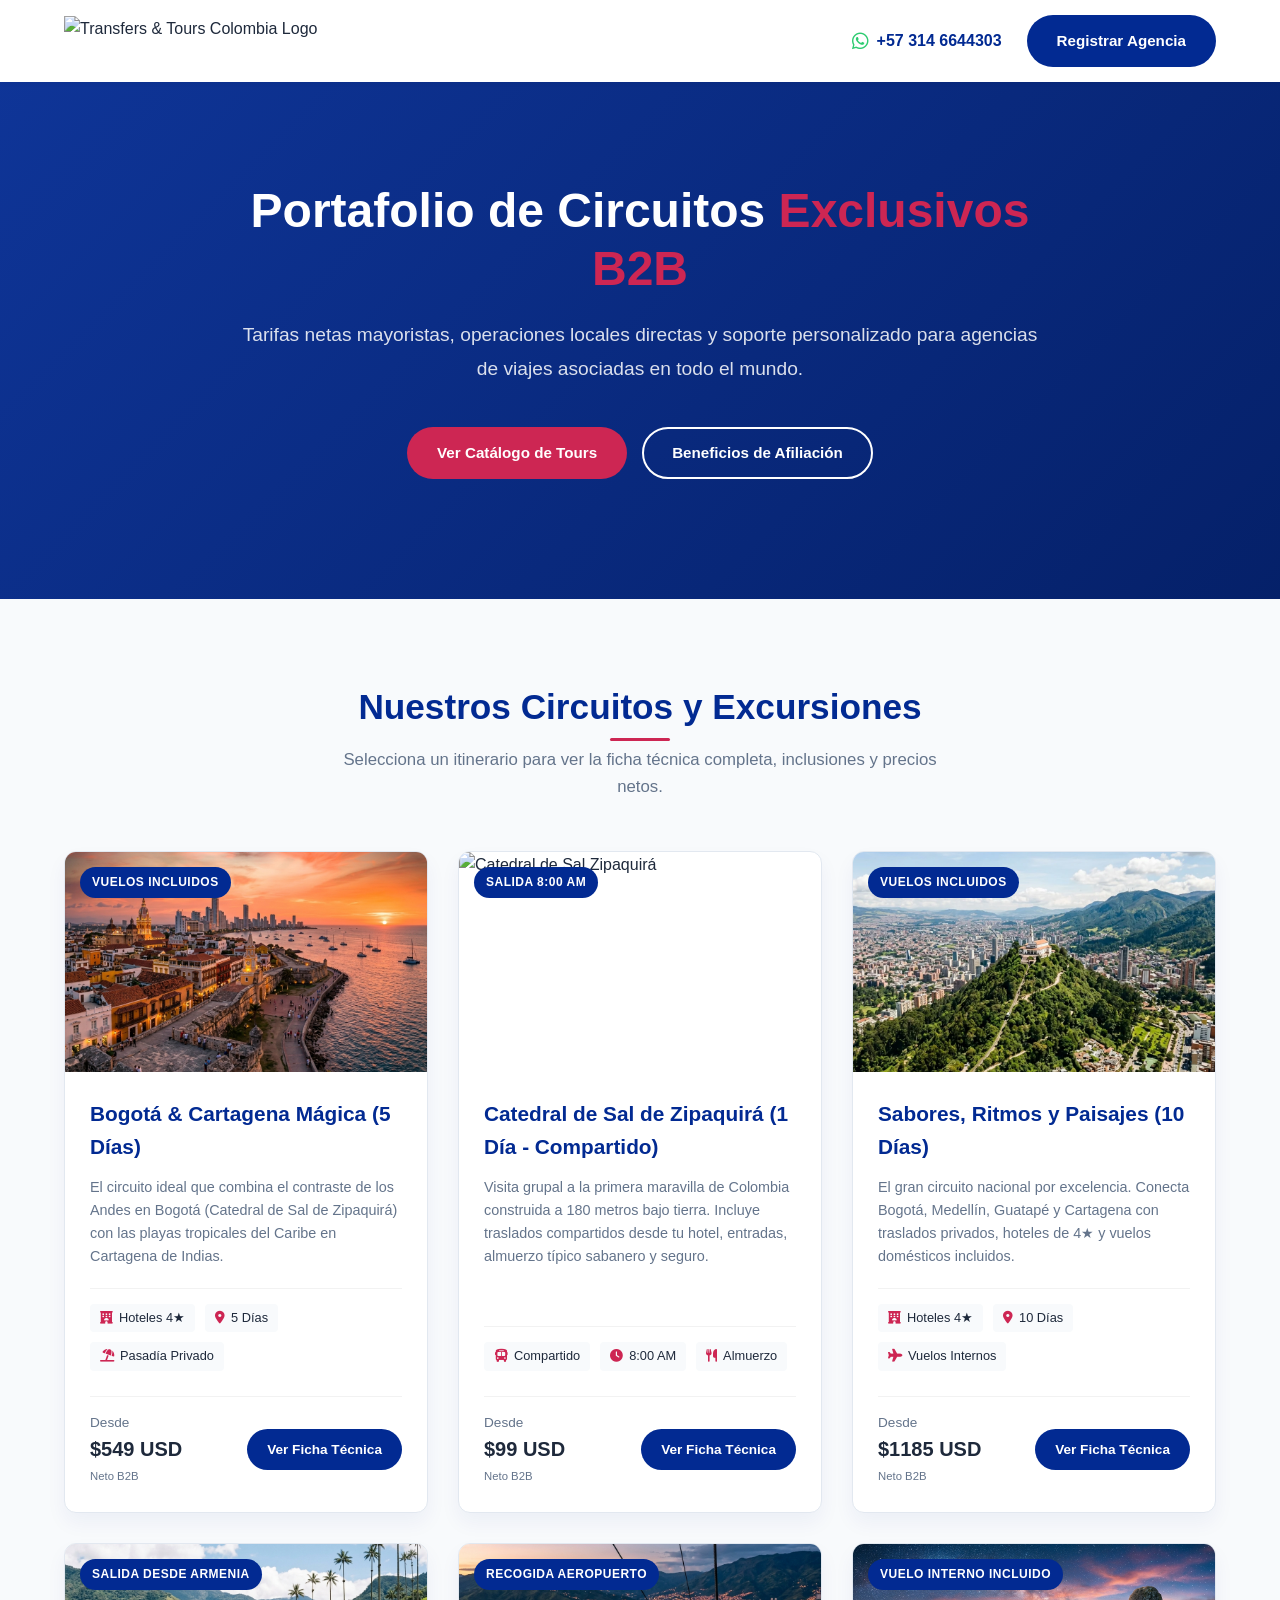
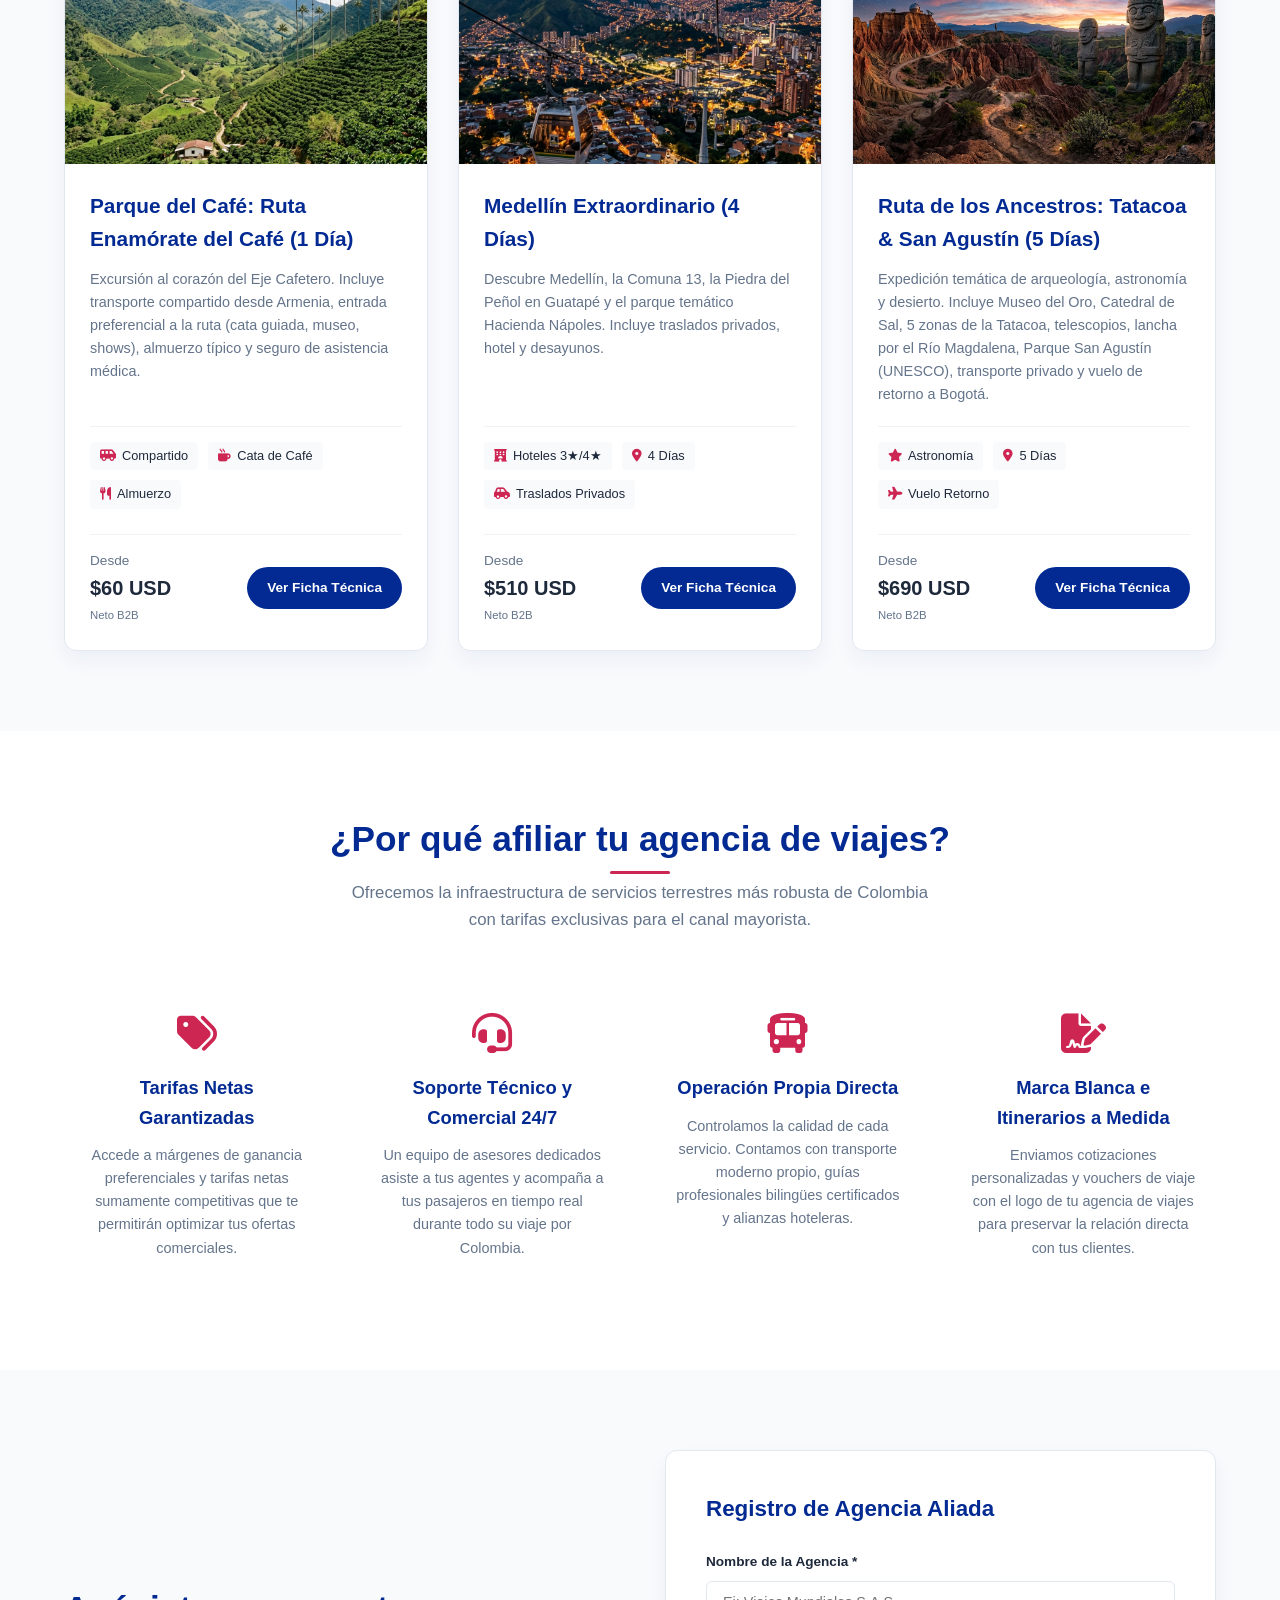
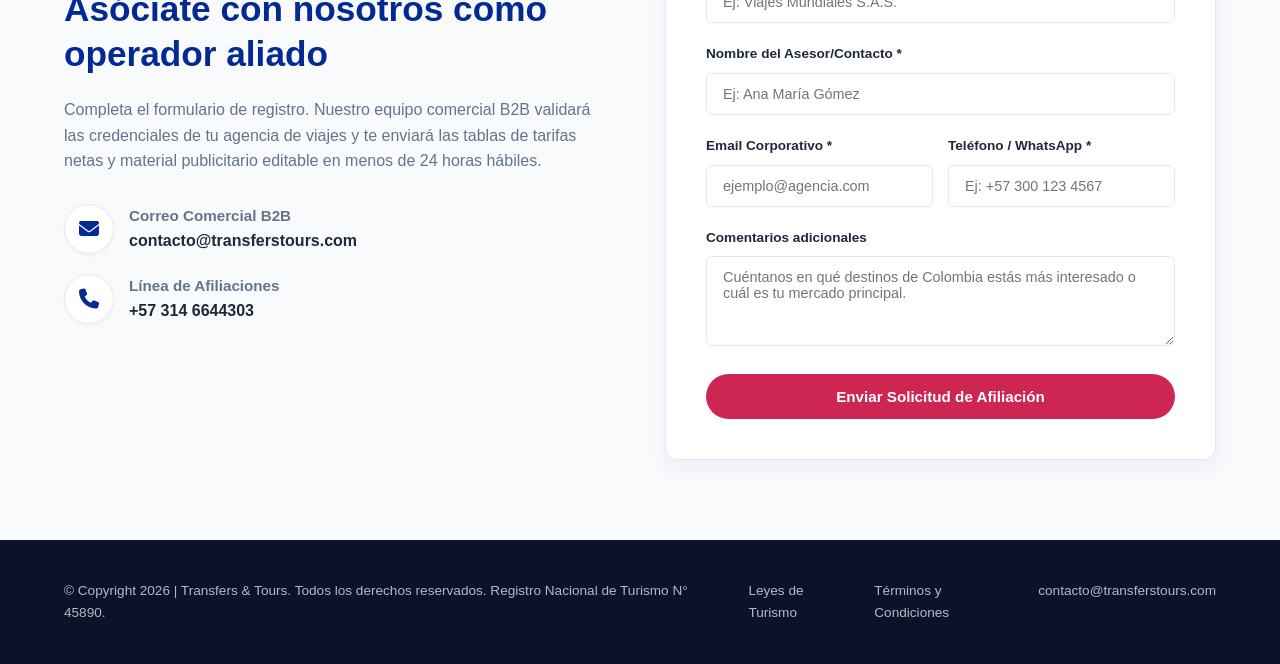
==== index.html @ e864701c "primer commit" ====
<!DOCTYPE html>
<html lang="es">
<head>
  <meta charset="UTF-8" />
  <!-- Google tag (gtag.js) -->
  <script async src="https://www.googletagmanager.com/gtag/js?id=AW-924615238"></script>
  <script>
    window.dataLayer = window.dataLayer || [];
    function gtag(){dataLayer.push(arguments);}
    gtag('js', new Date());

    gtag('config', 'AW-924615238');
  </script>
  <!-- Event snippet for TechSol - Botón Whatsapp  57718 conversion page -->
  <script>
  function gtag_report_conversion(url) {
    var callback = function () {
      if (typeof(url) != 'undefined') {
        window.location = url;
      }
    };
    gtag('event', 'conversion', {
        'send_to': 'AW-924615238/32FZCNHNvskcEMaE8rgD',
        'event_callback': callback
    });
    return false;
  }
  </script>
  <!-- Meta Pixel Code -->
  <script>
    !function(f,b,e,v,n,t,s)
    {if(f.fbq)return;n=f.fbq=function(){n.callMethod?
    n.callMethod.apply(n,arguments):n.queue.push(arguments)};
    if(!f._fbq)f._fbq=n;n.push=n;n.loaded=!0;n.version='2.0';
    n.queue=[];t=b.createElement(e);t.async=!0;
    t.src=v;s=b.getElementsByTagName(e)[0];
    s.parentNode.insertBefore(t,s)}(window, document,'script',
    'https://connect.facebook.net/en_US/fbevents.js');
    fbq('init', '1703033940132796');
    fbq('track', 'PageView');
  </script>
  <noscript>
    <img height="1" width="1" style="display:none" src="https://www.facebook.com/tr?id=1703033940132796&ev=PageView&noscript=1" />
  </noscript>
  <!-- End Meta Pixel Code -->
  <meta name="viewport" content="width=device-width, initial-scale=1.0, viewport-fit=cover" />
  
  <!-- ==========================================================================
       TECHNICAL SEO METADATAS
       ========================================================================== -->
  <title>Catálogo de Tours B2B para Agencias | Transfers & Tours Colombia</title>
  <meta name="description" content="Accede al portafolio de circuitos y tours exclusivos en Colombia para agencias de viajes. Tarifas netas B2B, operador local directo con soporte 24/7." />
  <link rel="canonical" href="https://tours.transferstours.com/" />
  
  <!-- Robots Configuration -->
  <meta name="robots" content="index, follow" />
  
  <!-- Open Graph / Facebook -->
  <meta property="og:locale" content="es_ES" />
  <meta property="og:type" content="website" />
  <meta property="og:title" content="Catálogo de Tours B2B para Agencias | Transfers & Tours Colombia" />
  <meta property="og:description" content="Accede al portafolio de circuitos y tours exclusivos en Colombia para agencias de viajes. Tarifas netas B2B, operador local directo con soporte 24/7." />
  <meta property="og:url" content="https://tours.transferstours.com/" />
  <meta property="og:site_name" content="Transfers & Tours Colombia" />
  <meta property="og:image" content="https://tours.transferstours.com/bogota-cartagena-5-dias/assets/hero-bg.png" />
  
  <!-- Twitter Cards -->
  <meta name="twitter:card" content="summary_large_image" />
  <meta name="twitter:title" content="Catálogo de Tours B2B para Agencias | Transfers & Tours" />
  <meta name="twitter:description" content="Accede al portafolio de tours en Colombia con tarifas netas preferenciales para agencias afiliadas." />
  <meta name="twitter:image" content="https://tours.transferstours.com/bogota-cartagena-5-dias/assets/hero-bg.png" />
  
  <!-- Favicon -->
  <link rel="icon" href="https://transferstours.com/wp-content/uploads/2020/12/cropped-icono-transfers-tours-32x32.jpeg" sizes="32x32" />
  <link rel="apple-touch-icon" href="https://transferstours.com/wp-content/uploads/2020/12/cropped-icono-transfers-tours-180x180.jpeg" />

  <!-- Fonts & Icons -->
  <link rel="stylesheet" href="https://cdnjs.cloudflare.com/ajax/libs/font-awesome/6.4.0/css/all.min.css" integrity="sha512-iecdLmaskl7CVkqkXNQ/ZH/XLlvWZOJyj7Yy7tcenmpD1ypASozpmT/E0iPtmFIB46ZmdtAc9eNBvH0H/ZpiBw==" crossorigin="anonymous" referrerpolicy="no-referrer" />
  <link rel="stylesheet" href="styles.css" />
</head>
<body>

  <!-- ==========================================================================
       HEADER (B2B Catalog)
       ========================================================================== -->
  <header class="header">
    <div class="container">
      <a href="https://transferstours.com/" class="logo" id="header-logo-link">
        <img src="https://transferstours.com/wp-content/uploads/2020/09/logo-TT-1280x-1036-e1652990026376.jpeg" alt="Transfers & Tours Colombia Logo" />
      </a>
      
      <div class="header-actions">
        <!-- Phone Link -->
        <a href="https://wa.me/573146644303?text=Hola%20Quiero%20afiliar%20mi%20agencia%20al%20catalogo%20B2B" class="contact-phone" id="header-phone-link" onclick="if(typeof gtag === 'function') { gtag('event', 'conversion', {'send_to': 'AW-924615238/32FZCNHNvskcEMaE8rgD'}); }">
          <i class="fab fa-whatsapp"></i>
          <span>+57 314 6644303</span>
        </a>
        
        <a href="#b2b-contact" class="btn btn-primary" id="nav-quote-btn">Registrar Agencia</a>
      </div>
    </div>
  </header>

  <main>
    <!-- ==========================================================================
         HERO SECTION (B2B Portafolio)
         ========================================================================== -->
    <section class="hero" id="hero-banner">
      <div class="container">
        <div class="hero-content">
          <h1>Portafolio de Circuitos <span>Exclusivos B2B</span></h1>
          <p class="tagline">Tarifas netas mayoristas, operaciones locales directas y soporte personalizado para agencias de viajes asociadas en todo el mundo.</p>
          <div class="hero-actions-group">
            <a href="#tours-catalog" class="btn btn-accent">Ver Catálogo de Tours</a>
            <a href="#b2b-benefits" class="btn btn-outline">Beneficios de Afiliación</a>
          </div>
        </div>
      </div>
    </section>

    <!-- ==========================================================================
         TOURS CATALOG
         ========================================================================== -->
    <section class="tours-section" id="tours-catalog">
      <div class="container">
        <div class="section-title">
          <h2>Nuestros Circuitos y Excursiones</h2>
          <p>Selecciona un itinerario para ver la ficha técnica completa, inclusiones y precios netos.</p>
        </div>

        <div class="tours-grid">
          <!-- Card 1: Bogotá - Cartagena 5 Dias -->
          <div class="tour-card">
            <div class="tour-img">
              <img src="bogota-cartagena-5-dias/assets/hero-bg.png" alt="Tour Bogotá y Cartagena 5 Días" />
              <span class="tour-badge-top">Vuelos Incluidos</span>
            </div>
            <div class="tour-info">
              <h3>Bogotá & Cartagena Mágica (5 Días)</h3>
              <p class="tour-desc">El circuito ideal que combina el contraste de los Andes en Bogotá (Catedral de Sal de Zipaquirá) con las playas tropicales del Caribe en Cartagena de Indias.</p>
              <div class="tour-tags">
                <span><i class="fa-solid fa-hotel"></i> Hoteles 4★</span>
                <span><i class="fa-solid fa-location-dot"></i> 5 Días</span>
                <span><i class="fa-solid fa-umbrella-beach"></i> Pasadía Privado</span>
              </div>
              <div class="tour-action">
                <span class="tour-price">Desde <strong>$549 USD</strong> <small>Neto B2B</small></span>
                <a href="./bogota-cartagena-5-dias/" class="btn btn-primary btn-sm">Ver Ficha Técnica</a>
              </div>
            </div>
          </div>

          <!-- Card 2: Catedral de Sal Zipaquirá -->
          <div class="tour-card">
            <div class="tour-img">
              <img src="https://images.unsplash.com/photo-1590001155093-a3c66ab0c3ff?q=80&w=600&auto=format&fit=crop" alt="Catedral de Sal Zipaquirá" />
              <span class="tour-badge-top">Salida 8:00 AM</span>
            </div>
            <div class="tour-info">
              <h3>Catedral de Sal de Zipaquirá (1 Día - Compartido)</h3>
              <p class="tour-desc">Visita grupal a la primera maravilla de Colombia construida a 180 metros bajo tierra. Incluye traslados compartidos desde tu hotel, entradas, almuerzo típico sabanero y seguro.</p>
              <div class="tour-tags">
                <span><i class="fa-solid fa-bus"></i> Compartido</span>
                <span><i class="fa-solid fa-clock"></i> 8:00 AM</span>
                <span><i class="fa-solid fa-utensils"></i> Almuerzo</span>
              </div>
              <div class="tour-action">
                <span class="tour-price">Desde <strong>$99 USD</strong> <small>Neto B2B</small></span>
                <a href="./tour-catedral-de-sal/" class="btn btn-primary btn-sm">Ver Ficha Técnica</a>
              </div>
            </div>
          </div>


          <!-- Card 3: Sabores, Ritmos y Paisajes de Colombia 10 Días -->
          <div class="tour-card">
            <div class="tour-img">
              <img src="tour-colombia-10-dias/assets/bogota_monserrate.webp" alt="Tour Colombia 10 Días" />
              <span class="tour-badge-top">Vuelos Incluidos</span>
            </div>
            <div class="tour-info">
              <h3>Sabores, Ritmos y Paisajes (10 Días)</h3>
              <p class="tour-desc">El gran circuito nacional por excelencia. Conecta Bogotá, Medellín, Guatapé y Cartagena con traslados privados, hoteles de 4★ y vuelos domésticos incluidos.</p>
              <div class="tour-tags">
                <span><i class="fa-solid fa-hotel"></i> Hoteles 4★</span>
                <span><i class="fa-solid fa-location-dot"></i> 10 Días</span>
                <span><i class="fa-solid fa-plane"></i> Vuelos Internos</span>
              </div>
              <div class="tour-action">
                <span class="tour-price">Desde <strong>$1185 USD</strong> <small>Neto B2B</small></span>
                <a href="./tour-colombia-10-dias/" class="btn btn-primary btn-sm">Ver Ficha Técnica</a>
              </div>
            </div>
          </div>

          <!-- Card 4: Parque del Café Montenegro -->
          <div class="tour-card">
            <div class="tour-img">
              <img src="tour-parque-del-cafe/assets/coffee_hero.png" alt="Tour Parque del Café: Ruta Enamórate del Café" />
              <span class="tour-badge-top">Salida desde Armenia</span>
            </div>
            <div class="tour-info">
              <h3>Parque del Café: Ruta Enamórate del Café (1 Día)</h3>
              <p class="tour-desc">Excursión al corazón del Eje Cafetero. Incluye transporte compartido desde Armenia, entrada preferencial a la ruta (cata guiada, museo, shows), almuerzo típico y seguro de asistencia médica.</p>
              <div class="tour-tags">
                <span><i class="fa-solid fa-van-shuttle"></i> Compartido</span>
                <span><i class="fa-solid fa-mug-hot"></i> Cata de Café</span>
                <span><i class="fa-solid fa-utensils"></i> Almuerzo</span>
              </div>
              <div class="tour-action">
                <span class="tour-price">Desde <strong>$60 USD</strong> <small>Neto B2B</small></span>
                <a href="./tour-parque-del-cafe/" class="btn btn-primary btn-sm">Ver Ficha Técnica</a>
              </div>
            </div>
          </div>

          <!-- Card 5: Medellín Extraordinario 4 Días -->
          <div class="tour-card">
            <div class="tour-img">
              <img src="tour-medellin-4-dias/assets/medellin_hero.png" alt="Tour Medellín 4 Días con Guatapé y Hacienda Nápoles" />
              <span class="tour-badge-top">Recogida Aeropuerto</span>
            </div>
            <div class="tour-info">
              <h3>Medellín Extraordinario (4 Días)</h3>
              <p class="tour-desc">Descubre Medellín, la Comuna 13, la Piedra del Peñol en Guatapé y el parque temático Hacienda Nápoles. Incluye traslados privados, hotel y desayunos.</p>
              <div class="tour-tags">
                <span><i class="fa-solid fa-hotel"></i> Hoteles 3★/4★</span>
                <span><i class="fa-solid fa-location-dot"></i> 4 Días</span>
                <span><i class="fa-solid fa-car-side"></i> Traslados Privados</span>
              </div>
              <div class="tour-action">
                <span class="tour-price">Desde <strong>$510 USD</strong> <small>Neto B2B</small></span>
                <a href="./tour-medellin-4-dias/" class="btn btn-primary btn-sm">Ver Ficha Técnica</a>
              </div>
            </div>
          </div>

          <!-- Card 6: Ruta de los Ancestros: Tatacoa y San Agustín 5 Días -->
          <div class="tour-card">
            <div class="tour-img">
              <img src="tour-bogota-tatacoa-san-agustin-5-dias/assets/hero_tatacoa_san_agustin.jpg" alt="Ruta de los Ancestros: Bogotá, Tatacoa y San Agustín 5 Días" />
              <span class="tour-badge-top">Vuelo Interno Incluido</span>
            </div>
            <div class="tour-info">
              <h3>Ruta de los Ancestros: Tatacoa & San Agustín (5 Días)</h3>
              <p class="tour-desc">Expedición temática de arqueología, astronomía y desierto. Incluye Museo del Oro, Catedral de Sal, 5 zonas de la Tatacoa, telescopios, lancha por el Río Magdalena, Parque San Agustín (UNESCO), transporte privado y vuelo de retorno a Bogotá.</p>
              <div class="tour-tags">
                <span><i class="fa-solid fa-star"></i> Astronomía</span>
                <span><i class="fa-solid fa-location-dot"></i> 5 Días</span>
                <span><i class="fa-solid fa-plane"></i> Vuelo Retorno</span>
              </div>
              <div class="tour-action">
                <span class="tour-price">Desde <strong>$690 USD</strong> <small>Neto B2B</small></span>
                <a href="./tour-bogota-tatacoa-san-agustin-5-dias/" class="btn btn-primary btn-sm">Ver Ficha Técnica</a>
              </div>
            </div>
          </div>
        </div>
      </div>
    </section>

    <!-- ==========================================================================
         B2B BENEFITS
         ========================================================================== -->
    <section class="benefits-section" id="b2b-benefits">
      <div class="container">
        <div class="section-title">
          <h2>¿Por qué afiliar tu agencia de viajes?</h2>
          <p>Ofrecemos la infraestructura de servicios terrestres más robusta de Colombia con tarifas exclusivas para el canal mayorista.</p>
        </div>

        <div class="benefits-grid">
          <div class="benefit-card">
            <i class="fa-solid fa-tags"></i>
            <h3>Tarifas Netas Garantizadas</h3>
            <p>Accede a márgenes de ganancia preferenciales y tarifas netas sumamente competitivas que te permitirán optimizar tus ofertas comerciales.</p>
          </div>
          <div class="benefit-card">
            <i class="fa-solid fa-headset"></i>
            <h3>Soporte Técnico y Comercial 24/7</h3>
            <p>Un equipo de asesores dedicados asiste a tus agentes y acompaña a tus pasajeros en tiempo real durante todo su viaje por Colombia.</p>
          </div>
          <div class="benefit-card">
            <i class="fa-solid fa-bus"></i>
            <h3>Operación Propia Directa</h3>
            <p>Controlamos la calidad de cada servicio. Contamos con transporte moderno propio, guías profesionales bilingües certificados y alianzas hoteleras.</p>
          </div>
          <div class="benefit-card">
            <i class="fa-solid fa-file-signature"></i>
            <h3>Marca Blanca e Itinerarios a Medida</h3>
            <p>Enviamos cotizaciones personalizadas y vouchers de viaje con el logo de tu agencia de viajes para preservar la relación directa con tus clientes.</p>
          </div>
        </div>
      </div>
    </section>

    <!-- ==========================================================================
         B2B CONTACT FORM
         ========================================================================== -->
    <section class="contact-section" id="b2b-contact">
      <div class="container">
        <div class="contact-grid">
          <div class="contact-info">
            <h2>Asóciate con nosotros como operador aliado</h2>
            <p>Completa el formulario de registro. Nuestro equipo comercial B2B validará las credenciales de tu agencia de viajes y te enviará las tablas de tarifas netas y material publicitario editable en menos de 24 horas hábiles.</p>
            
            <div class="contact-methods">
              <div class="contact-item">
                <i class="fa-solid fa-envelope"></i>
                <div>
                  <h4>Correo Comercial B2B</h4>
                  <a href="mailto:contacto@transferstours.com">contacto@transferstours.com</a>
                </div>
              </div>
              <div class="contact-item">
                <i class="fa-solid fa-phone"></i>
                <div>
                  <h4>Línea de Afiliaciones</h4>
                  <a href="tel:+573146644303">+57 314 6644303</a>
                </div>
              </div>
            </div>
          </div>

          <div class="contact-form-card">
            <h3>Registro de Agencia Aliada</h3>
            <form id="b2b-registration-form">
              <div class="form-group">
                <label for="agency-name">Nombre de la Agencia *</label>
                <input type="text" id="agency-name" required placeholder="Ej: Viajes Mundiales S.A.S." />
              </div>
              <div class="form-group">
                <label for="agent-name">Nombre del Asesor/Contacto *</label>
                <input type="text" id="agent-name" required placeholder="Ej: Ana María Gómez" />
              </div>
              <div class="form-grid">
                <div class="form-group">
                  <label for="agent-email">Email Corporativo *</label>
                  <input type="email" id="agent-email" required placeholder="ejemplo@agencia.com" />
                </div>
                <div class="form-group">
                  <label for="agent-phone">Teléfono / WhatsApp *</label>
                  <input type="tel" id="agent-phone" required placeholder="Ej: +57 300 123 4567" />
                </div>
              </div>
              <div class="form-group">
                <label for="agent-message">Comentarios adicionales</label>
                <textarea id="agent-message" rows="4" placeholder="Cuéntanos en qué destinos de Colombia estás más interesado o cuál es tu mercado principal."></textarea>
              </div>
              <button type="submit" class="btn btn-accent btn-full" id="b2b-submit-btn">Enviar Solicitud de Afiliación</button>
            </form>
          </div>
        </div>
      </div>
    </section>
  </main>

  <!-- ==========================================================================
       FOOTER
       ========================================================================== -->
  <footer class="footer" id="main-footer">
    <div class="container">
      <div class="footer-bottom">
        <p>© Copyright 2026 | Transfers & Tours. Todos los derechos reservados. Registro Nacional de Turismo N° 45890.</p>
        <div class="footer-bottom-links">
          <a href="https://transferstours.com/leyes-de-turismo-en-colombia/">Leyes de Turismo</a>
          <a href="https://transferstours.com/terminos-y-condiciones/">Términos y Condiciones</a>
          <a href="mailto:contacto@transferstours.com">contacto@transferstours.com</a>
        </div>
      </div>
    </div>
  </footer>

  <!-- Success Toast popup -->
  <div class="toast" id="success-toast">
    <i class="fa-solid fa-circle-check"></i>
    <div class="toast-msg">
      <h4>¡Registro Recibido!</h4>
      <p>Un gerente de cuenta comercial se contactará con tu agencia en breve.</p>
    </div>
  </div>

  <script src="app.js" charset="UTF-8"></script>
</body>
</html>
---- styles.css ----
/* ==========================================================================
   B2B TOUR CATALOG PORTAL STYLES (tours.transferstours.com)
   ========================================================================== */

/* CSS Variables & Core Design System */
:root {
  --color-primary: #022a92;      /* Deep B2B Blue */
  --color-secondary: #001c66;    /* Darker Blue */
  --color-accent: #cd2653;       /* Warm Coral Red */
  --color-accent-hover: #b01f44;
  --color-success: #2ecc71;
  --color-white: #ffffff;
  --color-light: #f8fafc;
  --color-dark: #1e293b;
  --color-muted: #64748b;
  --color-border: #e2e8f0;
  
  --font-main: 'Poppins', -apple-system, BlinkMacSystemFont, "Segoe UI", Roboto, sans-serif;
  
  --transition: all 0.3s ease;
  --radius-sm: 6px;
  --radius-md: 12px;
  --radius-lg: 20px;
  --shadow-sm: 0 2px 4px rgba(0,0,0,0.04);
  --shadow-md: 0 10px 20px rgba(2, 42, 146, 0.05);
  --shadow-lg: 0 20px 40px rgba(2, 42, 146, 0.1);
  --container-width: 1200px;
}

/* Import Font */
@import url('https://fonts.googleapis.com/css2?family=Poppins:wght@300;400;500;600;700;800&display=swap');

/* Reset & Base Styles */
* {
  margin: 0;
  padding: 0;
  box-sizing: border-box;
}

html {
  scroll-behavior: smooth;
}

body {
  font-family: var(--font-main);
  background-color: var(--color-light);
  color: var(--color-dark);
  line-height: 1.6;
  -webkit-font-smoothing: antialiased;
}

.container {
  width: 90%;
  max-width: var(--container-width);
  margin: 0 auto;
}

a {
  text-decoration: none;
  color: inherit;
  transition: var(--transition);
}

img {
  max-width: 100%;
  display: block;
}

/* Button Utilities */
.btn {
  display: inline-flex;
  align-items: center;
  justify-content: center;
  padding: 12px 28px;
  font-weight: 600;
  font-size: 0.95rem;
  border-radius: 30px;
  border: 2px solid transparent;
  cursor: pointer;
  transition: var(--transition);
}

.btn-primary {
  background-color: var(--color-primary);
  color: var(--color-white);
}

.btn-primary:hover {
  background-color: var(--color-secondary);
  transform: translateY(-2px);
}

.btn-accent {
  background-color: var(--color-accent);
  color: var(--color-white);
}

.btn-accent:hover {
  background-color: var(--color-accent-hover);
  transform: translateY(-2px);
  box-shadow: 0 10px 20px rgba(205, 38, 83, 0.2);
}

.btn-outline {
  background-color: transparent;
  border-color: var(--color-white);
  color: var(--color-white);
}

.btn-outline:hover {
  background-color: var(--color-white);
  color: var(--color-primary);
  transform: translateY(-2px);
}

.btn-sm {
  padding: 8px 18px;
  font-size: 0.85rem;
}

.btn-full {
  width: 100%;
}

/* Section Title Utility */
.section-title {
  text-align: center;
  margin-bottom: 50px;
}

.section-title h2 {
  font-size: 2.2rem;
  color: var(--color-primary);
  margin-bottom: 12px;
  position: relative;
  display: inline-block;
}

.section-title h2::after {
  content: '';
  position: absolute;
  bottom: -6px;
  left: 50%;
  transform: translateX(-50%);
  width: 60px;
  height: 3px;
  background-color: var(--color-accent);
  border-radius: 2px;
}

.section-title p {
  color: var(--color-muted);
  max-width: 600px;
  margin: 0 auto;
  font-size: 1.05rem;
}

/* ==========================================================================
   HEADER
   ========================================================================== */
.header {
  background-color: var(--color-white);
  padding: 15px 0;
  box-shadow: var(--shadow-sm);
  position: sticky;
  top: 0;
  z-index: 1000;
}

.header .container {
  display: flex;
  justify-content: space-between;
  align-items: center;
}

.logo img {
  height: 50px;
  object-fit: contain;
}

.header-actions {
  display: flex;
  align-items: center;
  gap: 25px;
}

.contact-phone {
  display: flex;
  align-items: center;
  gap: 8px;
  font-weight: 600;
  color: var(--color-primary);
}

.contact-phone i {
  color: var(--color-success);
  font-size: 1.2rem;
}

/* ==========================================================================
   HERO SECTION
   ========================================================================== */
.hero {
  background: linear-gradient(135deg, rgba(2, 42, 146, 0.95), rgba(0, 28, 102, 0.98)), url('https://tours.transferstours.com/bogota-cartagena-5-dias/assets/hero-bg.png') no-repeat center center/cover;
  padding: 100px 0 120px 0;
  color: var(--color-white);
  text-align: center;
}

.hero-content {
  max-width: 800px;
  margin: 0 auto;
}

.hero-content h1 {
  font-size: 3rem;
  font-weight: 800;
  line-height: 1.2;
  margin-bottom: 20px;
}

.hero-content h1 span {
  color: var(--color-accent);
}

.hero-content .tagline {
  font-size: 1.2rem;
  font-weight: 300;
  color: rgba(255,255,255,0.85);
  margin-bottom: 40px;
  line-height: 1.8;
}

.hero-actions-group {
  display: flex;
  justify-content: center;
  gap: 15px;
}

/* ==========================================================================
   TOURS CATALOG GRID
   ========================================================================== */
.tours-section {
  padding: 80px 0;
}

.tours-grid {
  display: grid;
  grid-template-columns: repeat(auto-fit, minmax(350px, 1fr));
  gap: 30px;
}

.tour-card {
  background-color: var(--color-white);
  border-radius: var(--radius-md);
  overflow: hidden;
  box-shadow: var(--shadow-md);
  border: 1px solid var(--color-border);
  display: flex;
  flex-direction: column;
  height: 100%;
  transition: var(--transition);
}

.tour-card:hover {
  transform: translateY(-8px);
  box-shadow: var(--shadow-lg);
}

.tour-img {
  position: relative;
  height: 220px;
  overflow: hidden;
}

.tour-img img {
  width: 100%;
  height: 100%;
  object-fit: cover;
  transition: var(--transition);
}

.tour-card:hover .tour-img img {
  transform: scale(1.08);
}

.tour-badge-top {
  position: absolute;
  top: 15px;
  left: 15px;
  background-color: var(--color-primary);
  color: var(--color-white);
  font-size: 0.75rem;
  font-weight: 700;
  text-transform: uppercase;
  padding: 6px 12px;
  border-radius: 30px;
  letter-spacing: 0.5px;
}

.tour-badge-top.upcoming {
  background-color: var(--color-muted);
}

.tour-info {
  padding: 25px;
  display: flex;
  flex-direction: column;
  flex-grow: 1;
}

.tour-info h3 {
  font-size: 1.3rem;
  color: var(--color-primary);
  margin-bottom: 12px;
}

.tour-desc {
  color: var(--color-muted);
  font-size: 0.9rem;
  margin-bottom: 20px;
  flex-grow: 1;
}

.tour-tags {
  display: flex;
  flex-wrap: wrap;
  gap: 10px;
  margin-bottom: 25px;
  padding-top: 15px;
  border-top: 1px solid rgba(0,0,0,0.05);
}

.tour-tags span {
  font-size: 0.8rem;
  color: var(--color-dark);
  font-weight: 500;
  background-color: var(--color-light);
  padding: 4px 10px;
  border-radius: 4px;
  display: flex;
  align-items: center;
  gap: 6px;
}

.tour-tags span i {
  color: var(--color-accent);
}

.tour-action {
  display: flex;
  justify-content: space-between;
  align-items: center;
  border-top: 1px solid rgba(0,0,0,0.05);
  padding-top: 15px;
}

.tour-price {
  font-size: 0.85rem;
  color: var(--color-muted);
}

.tour-price strong {
  display: block;
  font-size: 1.25rem;
  color: var(--color-dark);
}

.tour-card.disabled {
  opacity: 0.85;
}

.tour-card.disabled .tour-img img {
  filter: grayscale(40%);
}

/* ==========================================================================
   B2B BENEFITS
   ========================================================================== */
.benefits-section {
  background-color: var(--color-white);
  padding: 80px 0;
}

.benefits-grid {
  display: grid;
  grid-template-columns: repeat(auto-fit, minmax(250px, 1fr));
  gap: 30px;
}

.benefit-card {
  text-align: center;
  padding: 30px 20px;
  transition: var(--transition);
}

.benefit-card i {
  font-size: 2.5rem;
  color: var(--color-accent);
  margin-bottom: 20px;
}

.benefit-card h3 {
  font-size: 1.15rem;
  color: var(--color-primary);
  margin-bottom: 12px;
}

.benefit-card p {
  color: var(--color-muted);
  font-size: 0.9rem;
}

/* ==========================================================================
   B2B CONTACT FORM
   ========================================================================== */
.contact-section {
  padding: 80px 0;
  background-color: var(--color-light);
}

.contact-grid {
  display: grid;
  grid-template-columns: 1fr 1fr;
  gap: 50px;
  align-items: center;
}

.contact-info h2 {
  font-size: 2.2rem;
  color: var(--color-primary);
  line-height: 1.3;
  margin-bottom: 20px;
}

.contact-info p {
  color: var(--color-muted);
  margin-bottom: 30px;
}

.contact-methods {
  display: flex;
  flex-direction: column;
  gap: 20px;
}

.contact-item {
  display: flex;
  align-items: center;
  gap: 15px;
}

.contact-item i {
  width: 50px;
  height: 50px;
  background-color: var(--color-white);
  color: var(--color-primary);
  border-radius: 50%;
  display: flex;
  align-items: center;
  justify-content: center;
  font-size: 1.25rem;
  box-shadow: var(--shadow-sm);
  border: 1px solid var(--color-border);
}

.contact-item h4 {
  font-size: 0.95rem;
  color: var(--color-muted);
}

.contact-item a {
  font-weight: 600;
  color: var(--color-dark);
}

.contact-item a:hover {
  color: var(--color-primary);
}

.contact-form-card {
  background-color: var(--color-white);
  padding: 40px;
  border-radius: var(--radius-md);
  box-shadow: var(--shadow-md);
  border: 1px solid var(--color-border);
}

.contact-form-card h3 {
  font-size: 1.4rem;
  color: var(--color-primary);
  margin-bottom: 25px;
}

.form-group {
  margin-bottom: 20px;
}

.form-grid {
  display: grid;
  grid-template-columns: 1fr 1fr;
  gap: 15px;
}

label {
  display: block;
  font-size: 0.85rem;
  font-weight: 600;
  color: var(--color-dark);
  margin-bottom: 8px;
}

input, textarea {
  width: 100%;
  padding: 12px 16px;
  border: 1.5px solid var(--color-border);
  border-radius: var(--radius-sm);
  font-family: inherit;
  font-size: 0.9rem;
  color: var(--color-dark);
  transition: var(--transition);
}

input:focus, textarea:focus {
  outline: none;
  border-color: var(--color-primary);
  box-shadow: 0 0 0 3px rgba(2, 42, 146, 0.08);
}

/* ==========================================================================
   FOOTER
   ========================================================================== */
.footer {
  background-color: #0b132b;
  color: rgba(255,255,255,0.7);
  padding: 40px 0;
  font-size: 0.85rem;
}

.footer-bottom {
  display: flex;
  justify-content: space-between;
  align-items: center;
  gap: 20px;
}

.footer-bottom-links {
  display: flex;
  gap: 20px;
}

.footer-bottom-links a:hover {
  color: var(--color-white);
}

/* ==========================================================================
   SUCCESS TOAST
   ========================================================================== */
.toast {
  position: fixed;
  bottom: 24px;
  right: 24px;
  background-color: var(--color-white);
  color: var(--color-dark);
  box-shadow: var(--shadow-lg);
  padding: 16px 24px;
  border-radius: var(--radius-md);
  border-left: 4px solid var(--color-success);
  z-index: 1100;
  display: flex;
  align-items: center;
  gap: 12px;
  transform: translateX(125%);
  transition: transform 0.4s cubic-bezier(0.175, 0.885, 0.32, 1.275);
  max-width: 90vw;
}

.toast.show {
  transform: translateX(0);
}

.toast i {
  color: var(--color-success);
  font-size: 1.5rem;
}

.toast-msg h4 {
  font-size: 0.95rem;
  margin-bottom: 2px;
}

.toast-msg p {
  font-size: 0.8rem;
  color: var(--color-muted);
}

/* ==========================================================================
   RESPONSIVE DESIGN (Media Queries)
   ========================================================================== */
@media (max-width: 992px) {
  .contact-grid {
    grid-template-columns: 1fr;
    gap: 40px;
  }
}

@media (max-width: 768px) {
  .header .container {
    flex-direction: column;
    gap: 15px;
  }
  
  .hero-content h1 {
    font-size: 2.2rem;
  }
  
  .hero-content .tagline {
    font-size: 1.05rem;
  }
  
  .hero-actions-group {
    flex-direction: column;
    align-items: center;
    gap: 10px;
  }
  
  .hero-actions-group .btn {
    width: 100%;
    max-width: 300px;
  }
  
  .footer-bottom {
    flex-direction: column;
    text-align: center;
  }
  
  .footer-bottom-links {
    flex-wrap: wrap;
    justify-content: center;
  }
}

@media (max-width: 480px) {
  .form-grid {
    grid-template-columns: 1fr;
  }
  
  .contact-form-card {
    padding: 25px 15px;
  }
}
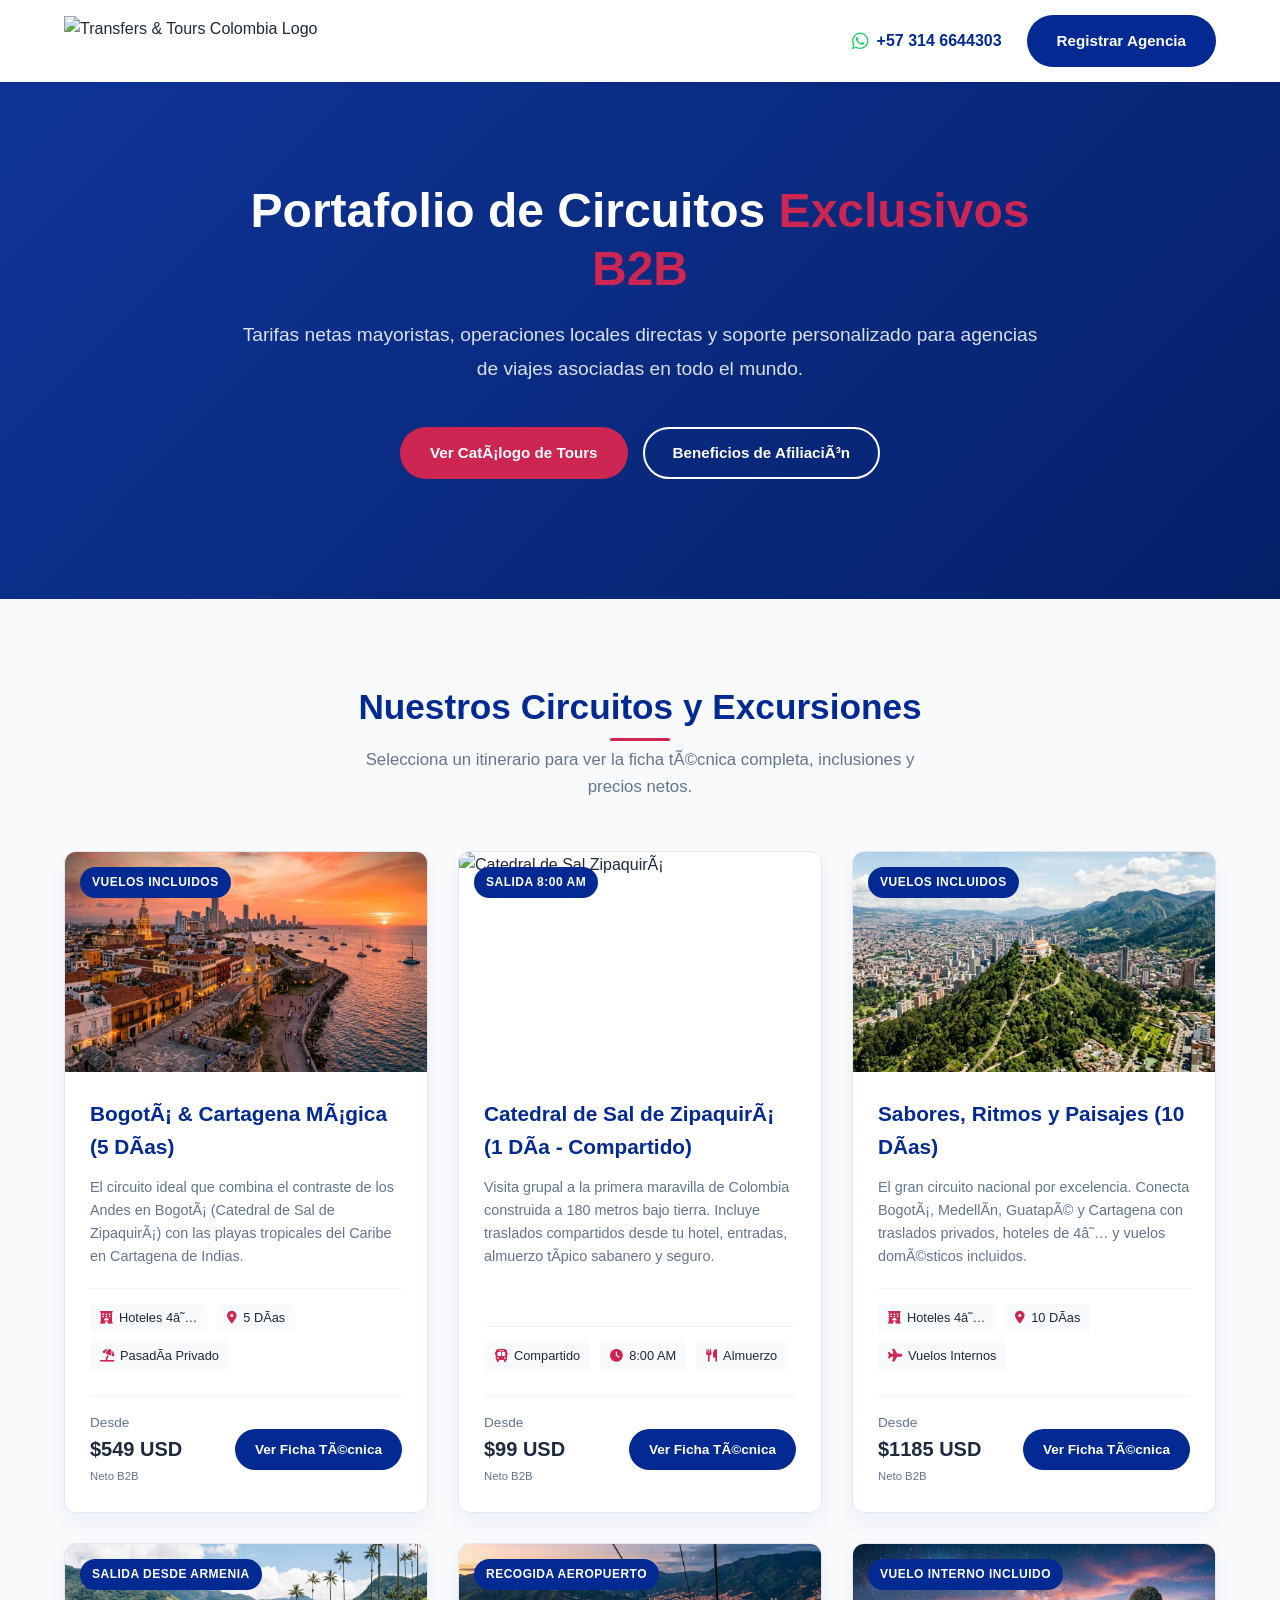
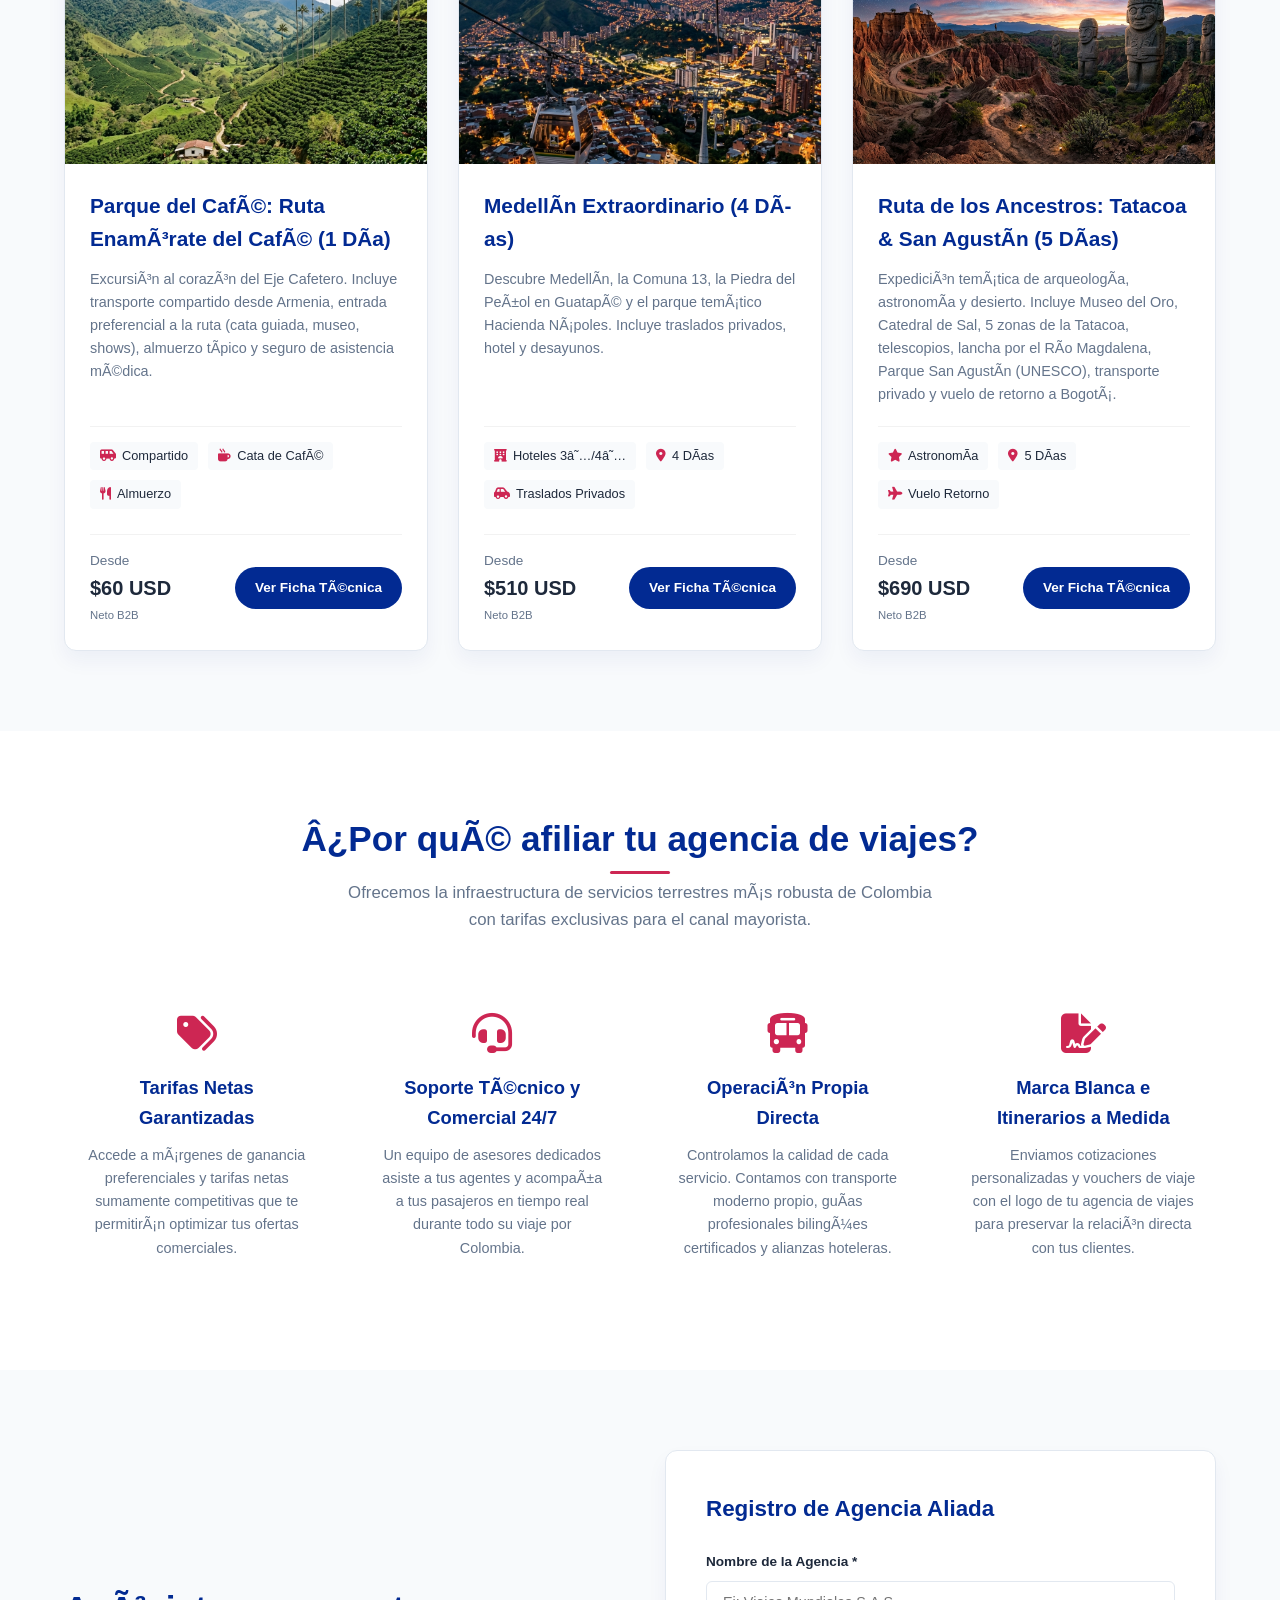
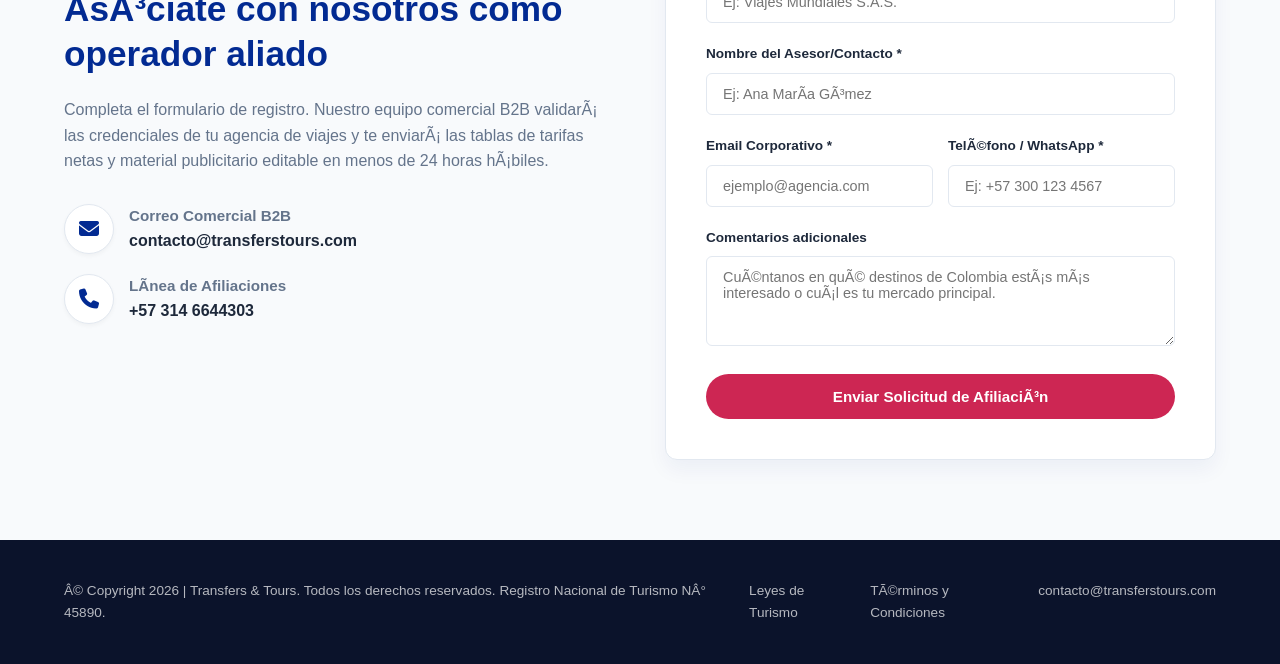
==== commit 083070c2: "Agregar meta etiqueta de verificacion Bing Webmaster Tools (msvalidate.01) a todas las landing pages" ====
--- a/index.html
+++ b/index.html
@@ -1,7 +1,9 @@
 <!DOCTYPE html>
 <html lang="es">
 <head>
-  <meta charset="UTF-8" />
+  
+    <!-- Bing Webmaster Tools Verification -->
+    <meta name="msvalidate.01" content="E092AD33AB10AB233DCD3C4B8EF47A69" />
   <!-- Google tag (gtag.js) -->
   <script async src="https://www.googletagmanager.com/gtag/js?id=AW-924615238"></script>
   <script>
@@ -50,7 +52,7 @@
        ========================================================================== -->
   <title>Catálogo de Tours B2B para Agencias | Transfers & Tours Colombia</title>
   <meta name="description" content="Accede al portafolio de circuitos y tours exclusivos en Colombia para agencias de viajes. Tarifas netas B2B, operador local directo con soporte 24/7." />
-  <link rel="canonical" href="https://tours.transferstours.com/" />
+  <link rel="canonical" href="https://transferstours.vip/" />
   
   <!-- Robots Configuration -->
   <meta name="robots" content="index, follow" />
@@ -60,15 +62,15 @@
   <meta property="og:type" content="website" />
   <meta property="og:title" content="Catálogo de Tours B2B para Agencias | Transfers & Tours Colombia" />
   <meta property="og:description" content="Accede al portafolio de circuitos y tours exclusivos en Colombia para agencias de viajes. Tarifas netas B2B, operador local directo con soporte 24/7." />
-  <meta property="og:url" content="https://tours.transferstours.com/" />
+  <meta property="og:url" content="https://transferstours.vip/" />
   <meta property="og:site_name" content="Transfers & Tours Colombia" />
-  <meta property="og:image" content="https://tours.transferstours.com/bogota-cartagena-5-dias/assets/hero-bg.png" />
+  <meta property="og:image" content="https://transferstours.vip/bogota-cartagena-5-dias/assets/hero-bg.png" />
   
   <!-- Twitter Cards -->
   <meta name="twitter:card" content="summary_large_image" />
   <meta name="twitter:title" content="Catálogo de Tours B2B para Agencias | Transfers & Tours" />
   <meta name="twitter:description" content="Accede al portafolio de tours en Colombia con tarifas netas preferenciales para agencias afiliadas." />
-  <meta name="twitter:image" content="https://tours.transferstours.com/bogota-cartagena-5-dias/assets/hero-bg.png" />
+  <meta name="twitter:image" content="https://transferstours.vip/bogota-cartagena-5-dias/assets/hero-bg.png" />
   
   <!-- Favicon -->
   <link rel="icon" href="https://transferstours.com/wp-content/uploads/2020/12/cropped-icono-transfers-tours-32x32.jpeg" sizes="32x32" />
@@ -383,3 +385,5 @@
   <script src="app.js" charset="UTF-8"></script>
 </body>
 </html>
+
+
--- a/styles.css
+++ b/styles.css
@@ -201,7 +201,7 @@
    HERO SECTION
    ========================================================================== */
 .hero {
-  background: linear-gradient(135deg, rgba(2, 42, 146, 0.95), rgba(0, 28, 102, 0.98)), url('https://tours.transferstours.com/bogota-cartagena-5-dias/assets/hero-bg.png') no-repeat center center/cover;
+  background: linear-gradient(135deg, rgba(2, 42, 146, 0.95), rgba(0, 28, 102, 0.98)), url('https://transferstours.vip/bogota-cartagena-5-dias/assets/hero-bg.png') no-repeat center center/cover;
   padding: 100px 0 120px 0;
   color: var(--color-white);
   text-align: center;
@@ -649,3 +649,4 @@
     padding: 25px 15px;
   }
 }
+
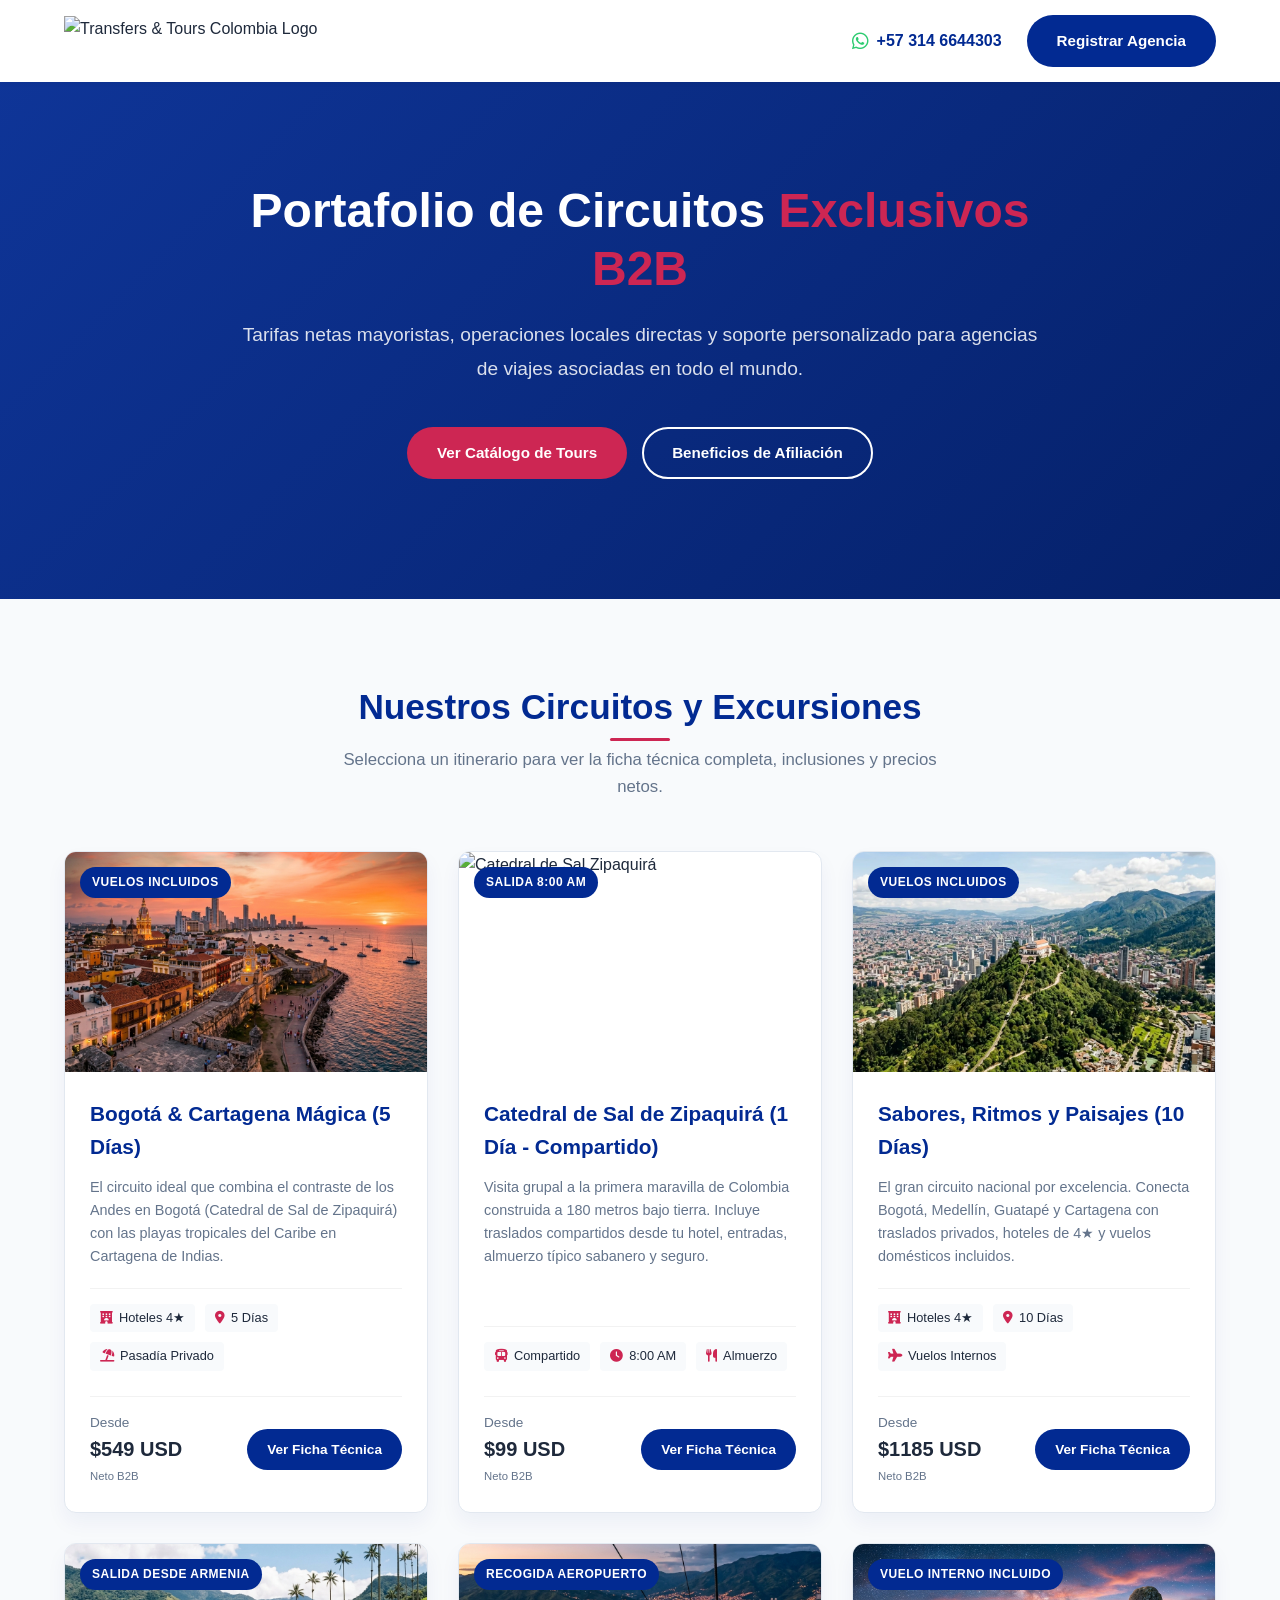
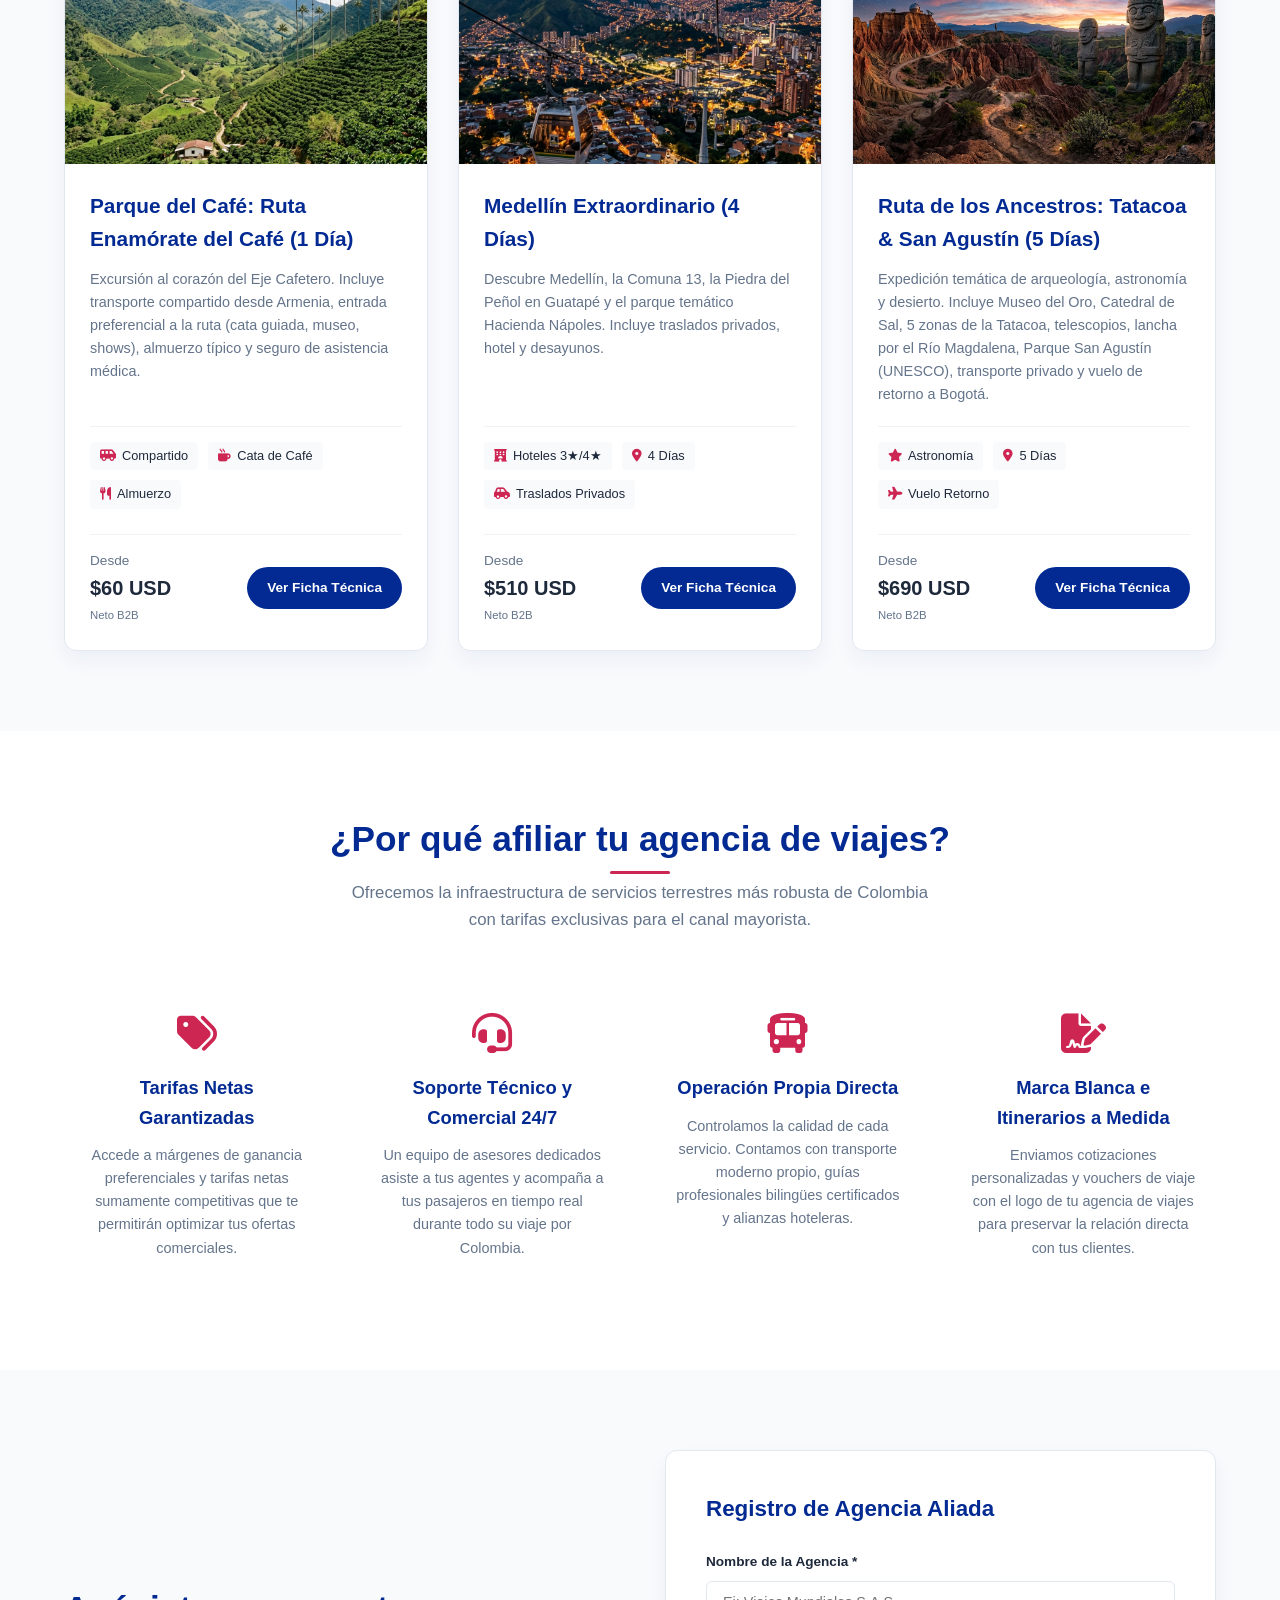
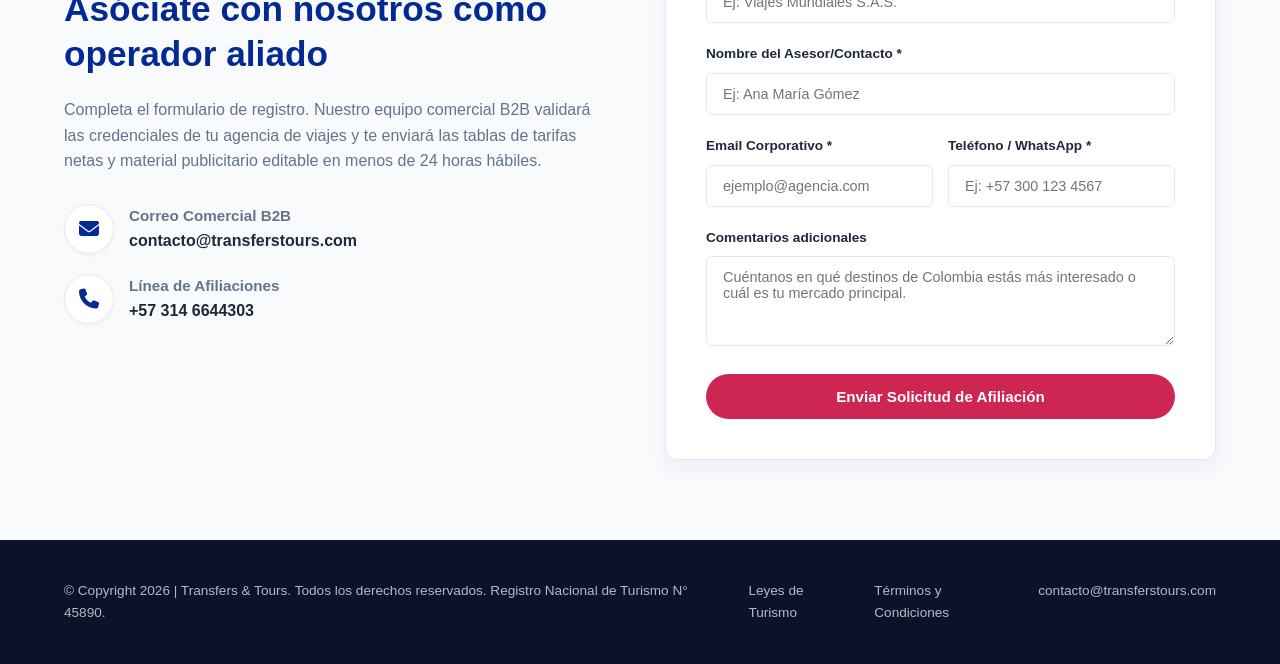
==== commit 9a44df0e: "Normalizar la etiqueta msvalidate.01 justo despues del tag head en todos los archivos HTML" ====
--- a/index.html
+++ b/index.html
@@ -1,9 +1,8 @@
 <!DOCTYPE html>
 <html lang="es">
 <head>
-  
-    <!-- Bing Webmaster Tools Verification -->
-    <meta name="msvalidate.01" content="E092AD33AB10AB233DCD3C4B8EF47A69" />
+  <meta charset="UTF-8" />
+  <meta name="msvalidate.01" content="E092AD33AB10AB233DCD3C4B8EF47A69" />
   <!-- Google tag (gtag.js) -->
   <script async src="https://www.googletagmanager.com/gtag/js?id=AW-924615238"></script>
   <script>
@@ -387,3 +386,4 @@
 </html>
 
 
+
